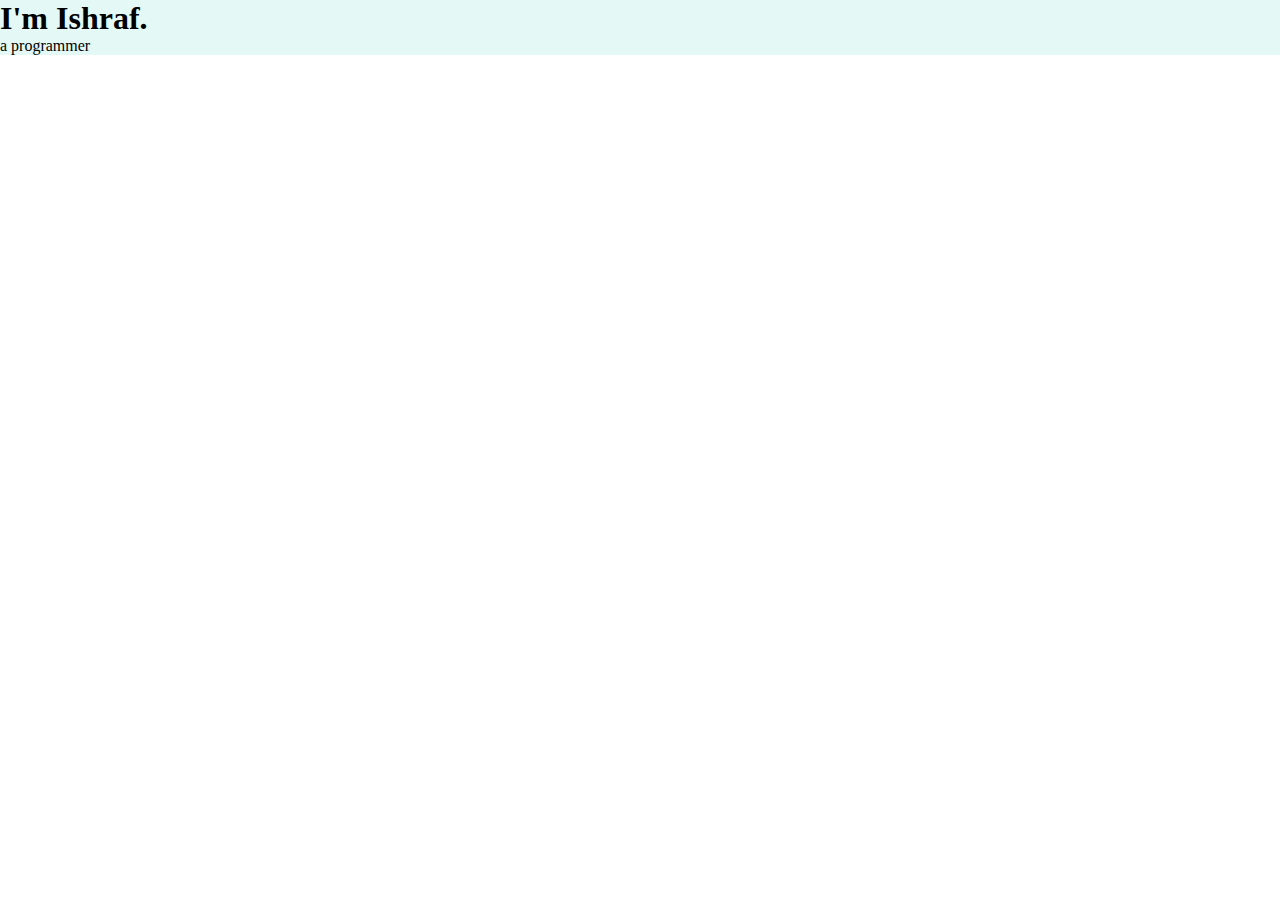
==== CSS - My Site/index.html @ 27b5103d "css" ====
<!DOCTYPE html>
<html lang="en" dir="ltr">
  <head>
    <meta charset="utf-8">
    <title>Ishraf Rahman</title>
    <link rel="stylesheet" href="css/style.css">
    <link rel="icon" href="favicon.ico">
  </head>
  <body>
    <div>
      <h1>I'm Ishraf.</h1>
      <p>a programmer</p>
    </div>

  </body>
</html>
---- CSS - My Site/css/style.css ----
*{
  margin: 0;
  padding: 0;
}
div{
  background-color: #E4f9F5;
}
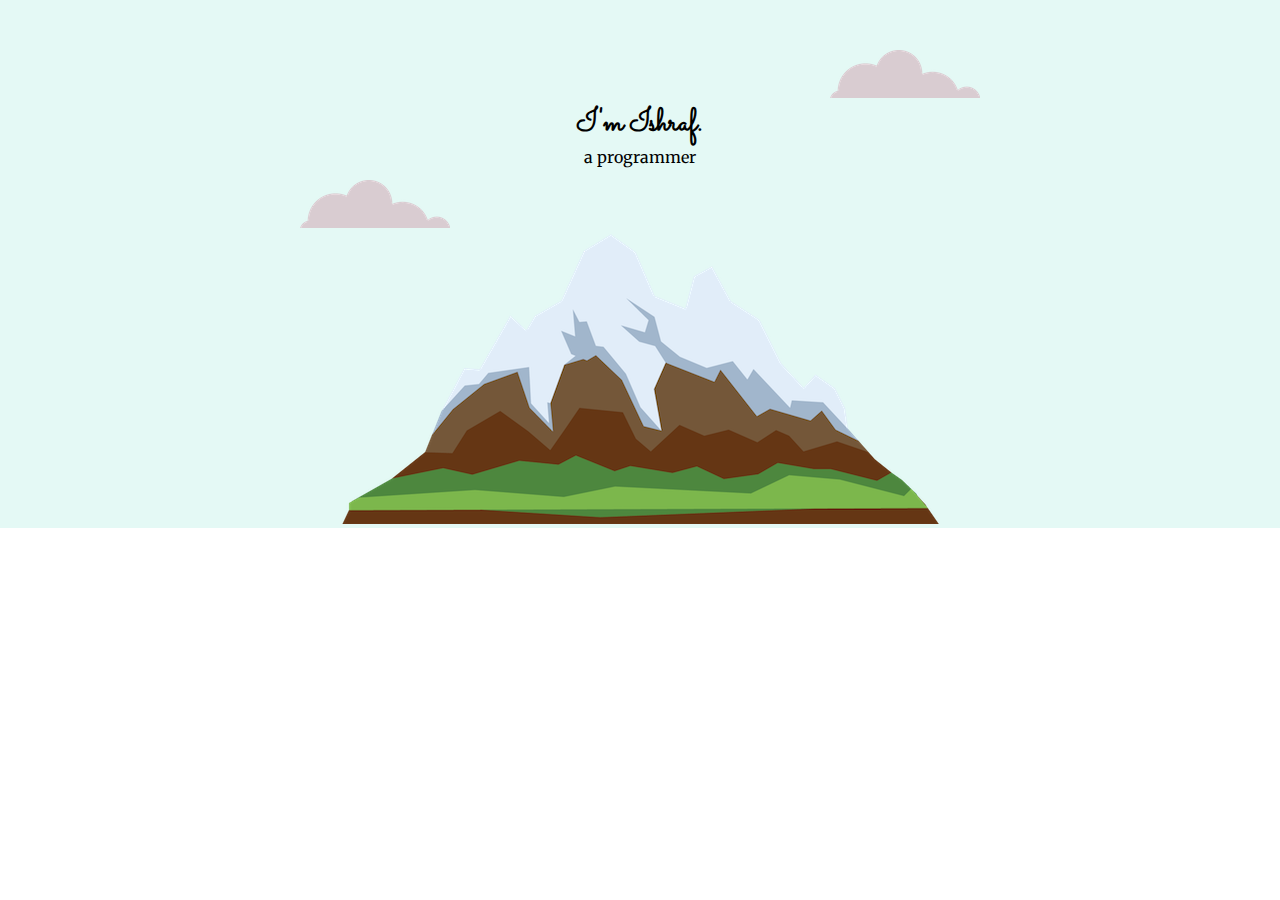
==== commit 88cc2bd6: "fonts" ====
--- a/CSS - My Site/index.html
+++ b/CSS - My Site/index.html
@@ -5,12 +5,23 @@
     <title>Ishraf Rahman</title>
     <link rel="stylesheet" href="css/style.css">
     <link rel="icon" href="favicon.ico">
+    <link rel="preconnect" href="https://fonts.googleapis.com">
+  <link rel="preconnect" href="https://fonts.gstatic.com" crossorigin>
+  <link href="https://fonts.googleapis.com/css2?family=Merriweather&family=Montserrat&family=Sacramento&display=swap" rel="stylesheet">
   </head>
   <body>
-    <div>
+    <div class="top-container">
+      <img class="top-cloud" src="images/cloud.png" alt="cloud-image">
       <h1>I'm Ishraf.</h1>
       <p>a programmer</p>
+      <img class="bottom-cloud" src="images/cloud.png" alt="cloud-image">
+      <img src="images/mountain.png" alt="mountain-image">
     </div>
+    <div class="middle-container">
 
+    </div>
+    <div class="bottom-container">
+
+    </div>
   </body>
 </html>
--- a/CSS - My Site/css/style.css
+++ b/CSS - My Site/css/style.css
@@ -2,6 +2,28 @@
   margin: 0;
   padding: 0;
 }
-div{
+body{
+  text-align: center;
+  font-family: 'Merriweather', serif;
+}
+h1{
+  font-family: 'Sacramento', cursive;
+}
+h2,h3{
+  font-family: 'Montserrat', sans-serif;
+}
+.top-container{
   background-color: #E4f9F5;
+  position: relative;
+  padding-top: 100px;
 }
+.top-cloud{
+  position: absolute;
+  right: 300px;
+  top: 50px;
+}
+.bottom-cloud{
+  position: absolute;
+  left: 300px;
+  bottom: 300px;
+}
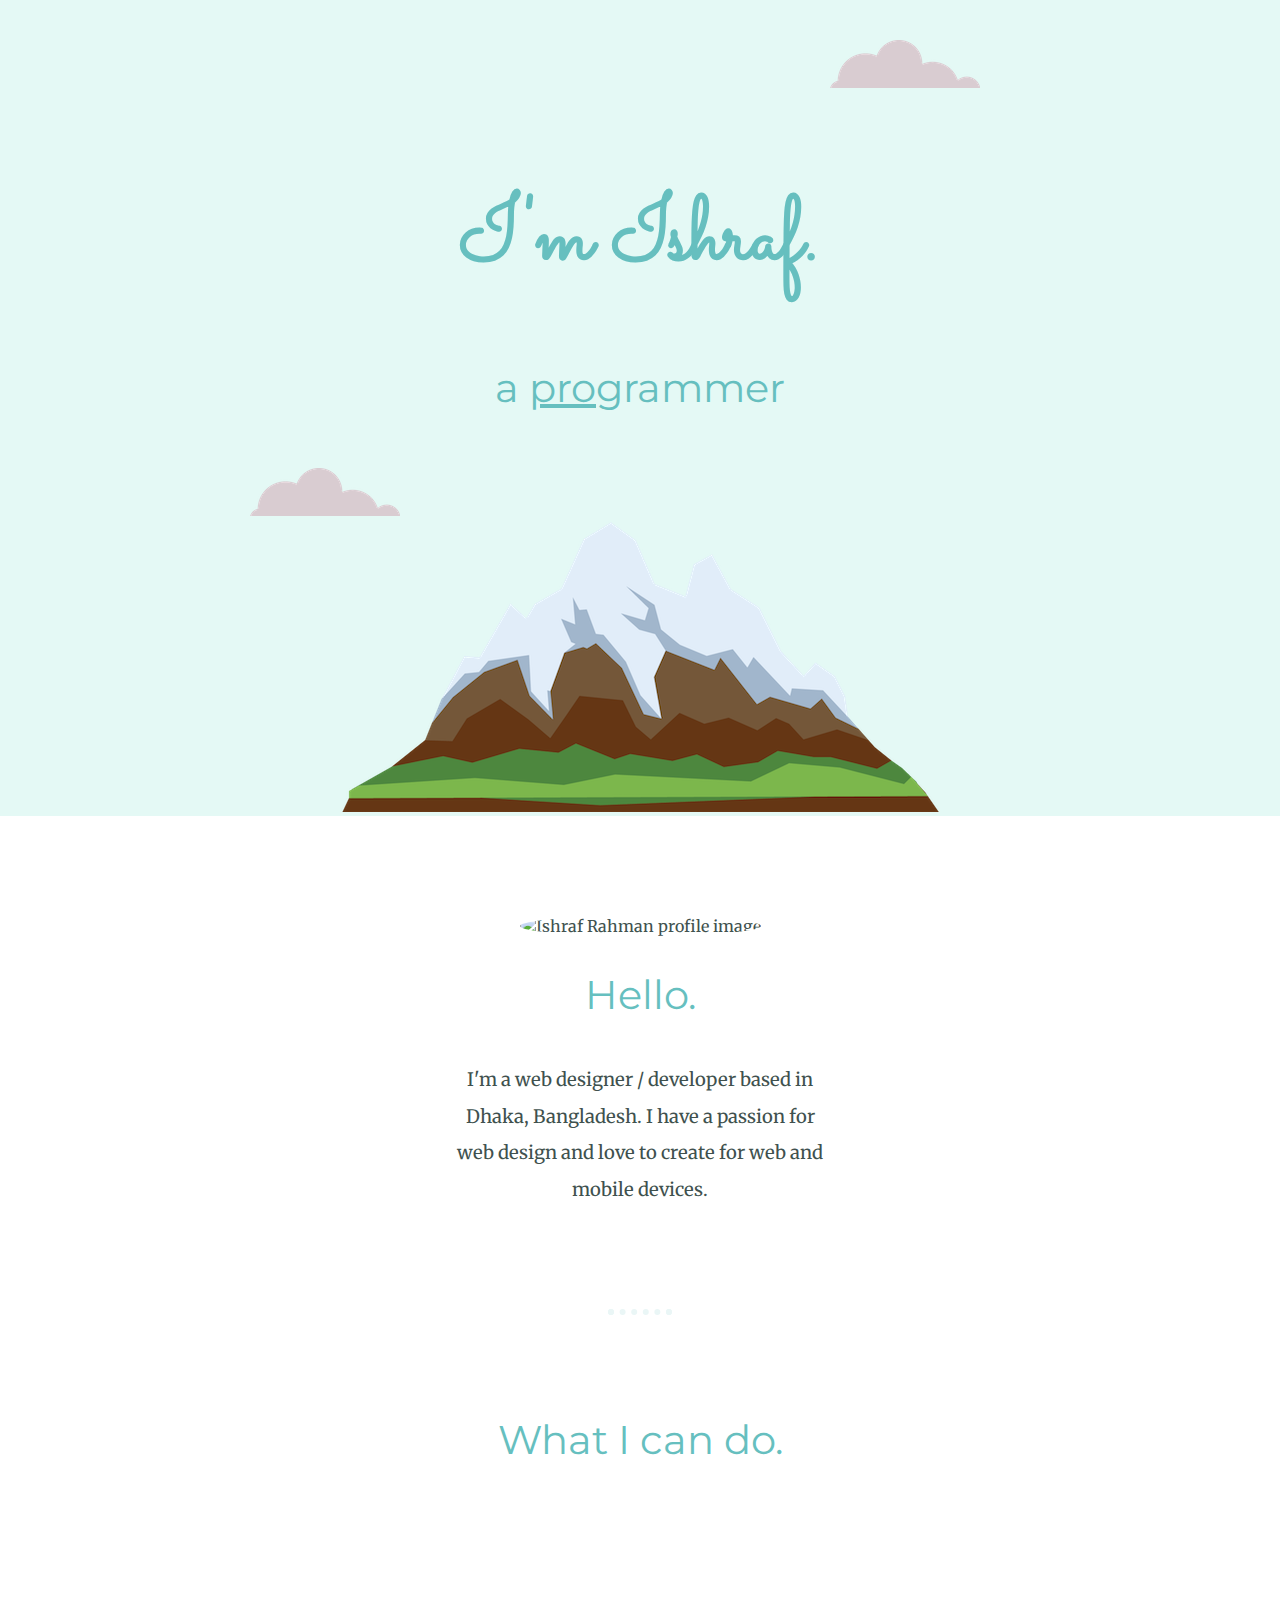
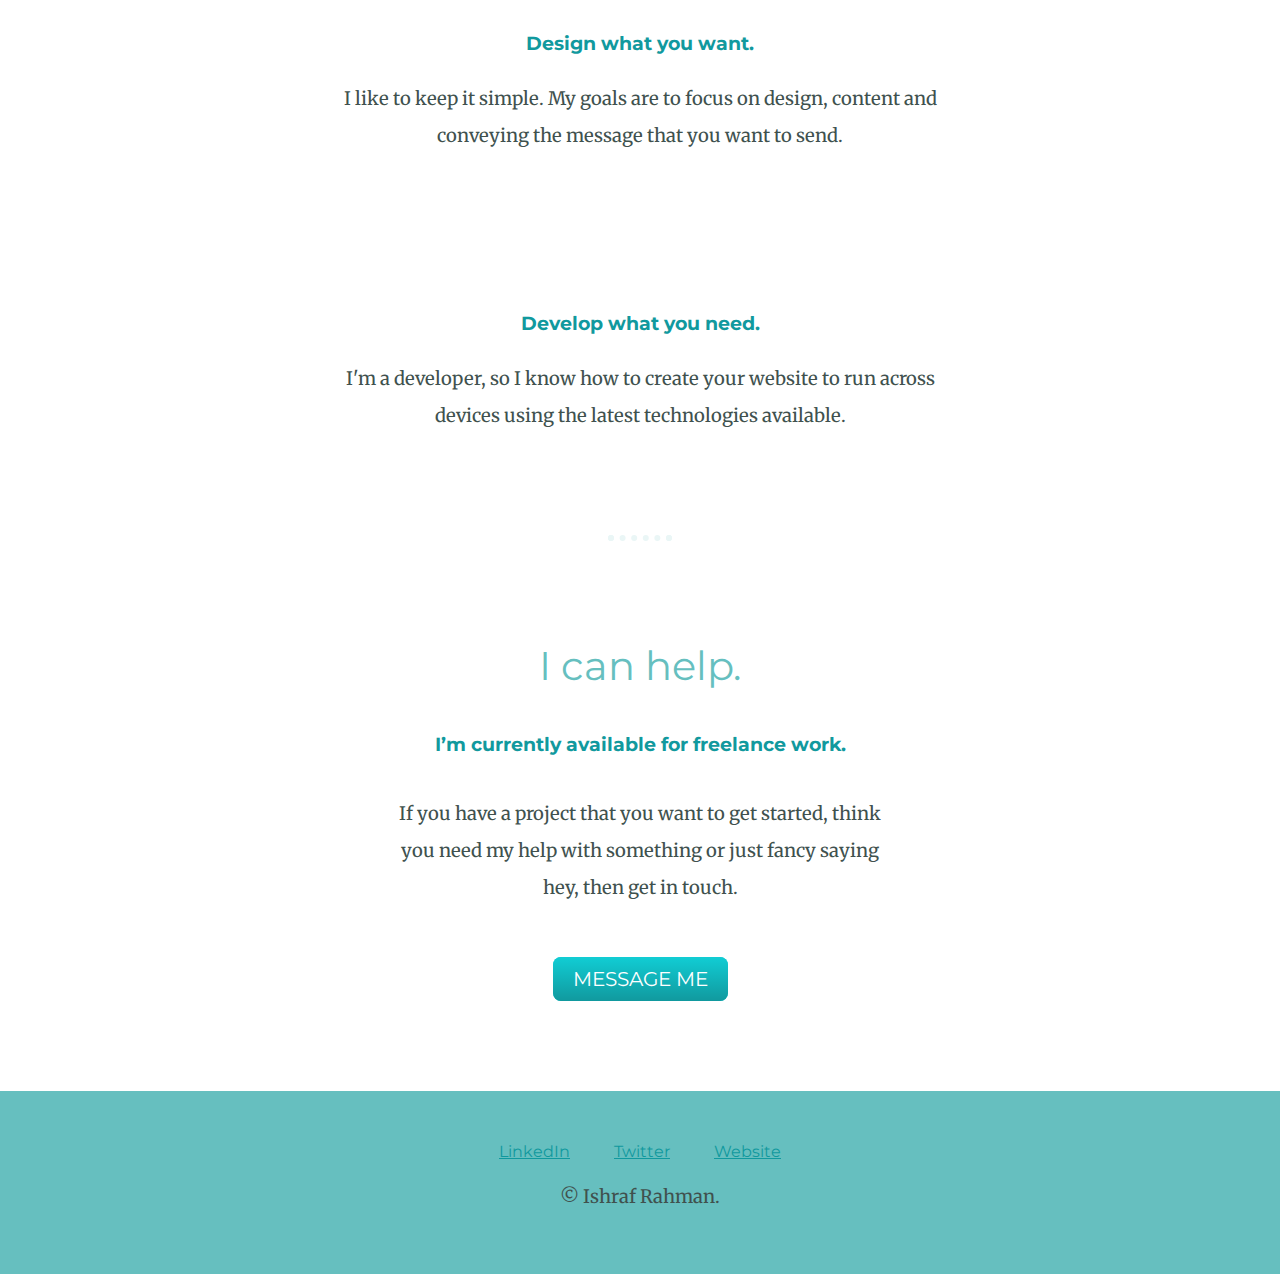
==== commit 2564621c: "finishing touches" ====
--- a/CSS - My Site/index.html
+++ b/CSS - My Site/index.html
@@ -13,15 +13,45 @@
     <div class="top-container">
       <img class="top-cloud" src="images/cloud.png" alt="cloud-image">
       <h1>I'm Ishraf.</h1>
-      <p>a programmer</p>
+      <h2>a <span class="underline">pro</span>grammer</h2>
       <img class="bottom-cloud" src="images/cloud.png" alt="cloud-image">
       <img src="images/mountain.png" alt="mountain-image">
     </div>
     <div class="middle-container">
+      <div class="profile">
+        <img class="rounded-image" src="https://media-exp1.licdn.com/dms/image/C5603AQGgngEmZaDPpA/profile-displayphoto-shrink_200_200/0/1623928018039?e=1657756800&v=beta&t=XhtMSnSbWJ1nhYaGh2eoCFpFqIx_TxNlVuqAbJTdCj8" alt="Ishraf Rahman profile image">
+        <h2>Hello.</h2>
+        <p class="intro">I'm a web designer / developer based in Dhaka, Bangladesh. I have a passion for web design and love to create for web and mobile devices.</p>
+      </div>
+      <hr>
+      <div class="skills">
+        <h2>What I can do.</h2>
+        <div class="skill-row">
+          <img class="" src="https://media.giphy.com/media/3ohs7PkZA1zW6INHAA/giphy.gif" alt="">
+          <h3>Design what you want.</h3>
+          <p>I like to keep it simple. My goals are to focus on design, content and conveying the message that you want to send.</p>
+        </div>
+        <div class="skill-row">
+          <img class="" src="https://media.giphy.com/media/L1R1tvI9svkIWwpVYr/giphy.gif" alt="">
+          <h3>Develop what you need.</h3>
+          <p>I'm a developer, so I know how to create your website to run across devices using the latest technologies available.</p>
+        </div>
+      </div>
+      <hr>
+      <div class="contact-me">
+        <h2>I can help.</h2>
+        <h3>I’m currently available for freelance work.</h3>
+        <p class="contact-message">If you have a project that you want to get started, think you need my help with something or just fancy saying hey, then get in touch.</p>
+        <a class="btn" href="mailto:rahmanishraf@gmail.com">MESSAGE ME</a>
+      </div>
+    </div>
 
-    </div>
+
     <div class="bottom-container">
-
+      <a class="footer-link" href="https://www.linkedin.com/in/rahmanishraf/">LinkedIn</a>
+      <a class="footer-link" href="https://twitter.com/rahman_ishraf">Twitter</a>
+      <a class="footer-link" href="https://ishraf.site">Website</a>
+      <p>© Ishraf Rahman.</p>
     </div>
   </body>
 </html>
--- a/CSS - My Site/css/style.css
+++ b/CSS - My Site/css/style.css
@@ -1,29 +1,114 @@
-*{
+body{
   margin: 0;
-  padding: 0;
-}
-body{
   text-align: center;
   font-family: 'Merriweather', serif;
+  color: #40514E;
 }
 h1{
+  color: #66BFBF;
+  margin: 50px auto 0;
+  font-size: 5.625rem;
   font-family: 'Sacramento', cursive;
+  line-height: 2;
 }
-h2,h3{
+h2{
+  color: #66BFBF;
+  font-size: 2.5rem;
   font-family: 'Montserrat', sans-serif;
+  font-weight: normal;
+  padding-bottom: 10px;
+}
+h3{
+  color: #11999E;
+  font-family: 'Montserrat', sans-serif;
+}
+p{
+line-height: 2;
+  font-size: 1.15rem;
+}
+a{
+  color: #11999E;
+  font-family: Montserrat;
+  margin: 10px 20px;
+}
+hr{
+  width: 4%;
+  border: dotted #EAF6F6 6px;
+  border-bottom: none;
+  margin: 100px auto;
+}
+.underline{
+  text-decoration: underline;
 }
 .top-container{
   background-color: #E4f9F5;
   position: relative;
   padding-top: 100px;
+  max-height: 100vh;
 }
 .top-cloud{
   position: absolute;
   right: 300px;
-  top: 50px;
+  top: 40px;
 }
 .bottom-cloud{
   position: absolute;
-  left: 300px;
+  left: 250px;
   bottom: 300px;
 }
+.rounded-image{
+  border-radius: 50%;
+}
+.skill-row{
+  width: 50%;
+  line-height: 2;
+  margin: 100px auto;
+}
+.skill-row img{
+  width: 50%;
+  border-radius: 8px;
+}
+
+.middle-container{
+  margin: 100px 0;
+}
+
+.intro{
+  width: 30%;
+  margin: auto;
+
+}
+.contact-message{
+  width: 40%;
+  margin: 40px auto 60px;
+}
+.btn {
+  background: #11cdd4;
+  background-image: -webkit-linear-gradient(top, #11cdd4, #11999e);
+  background-image: -moz-linear-gradient(top, #11cdd4, #11999e);
+  background-image: -ms-linear-gradient(top, #11cdd4, #11999e);
+  background-image: -o-linear-gradient(top, #11cdd4, #11999e);
+  background-image: linear-gradient(to bottom, #11cdd4, #11999e);
+  -webkit-border-radius: 8;
+  -moz-border-radius: 8;
+  border-radius: 8px;
+  font-family: Montserrat;
+  color: #ffffff;
+  font-size: 20px;
+  padding: 10px 20px 10px 20px;
+  text-decoration: none;
+}
+
+.btn:hover {
+  background: #30e3cb;
+  background-image: -webkit-linear-gradient(top, #30e3cb, #2bc4ad);
+  background-image: -moz-linear-gradient(top, #30e3cb, #2bc4ad);
+  background-image: -ms-linear-gradient(top, #30e3cb, #2bc4ad);
+  background-image: -o-linear-gradient(top, #30e3cb, #2bc4ad);
+  background-image: linear-gradient(to bottom, #30e3cb, #2bc4ad);
+  text-decoration: none;
+}
+.bottom-container{
+  background-color:#66BFBF;
+  padding: 50px 0 40px;
+}
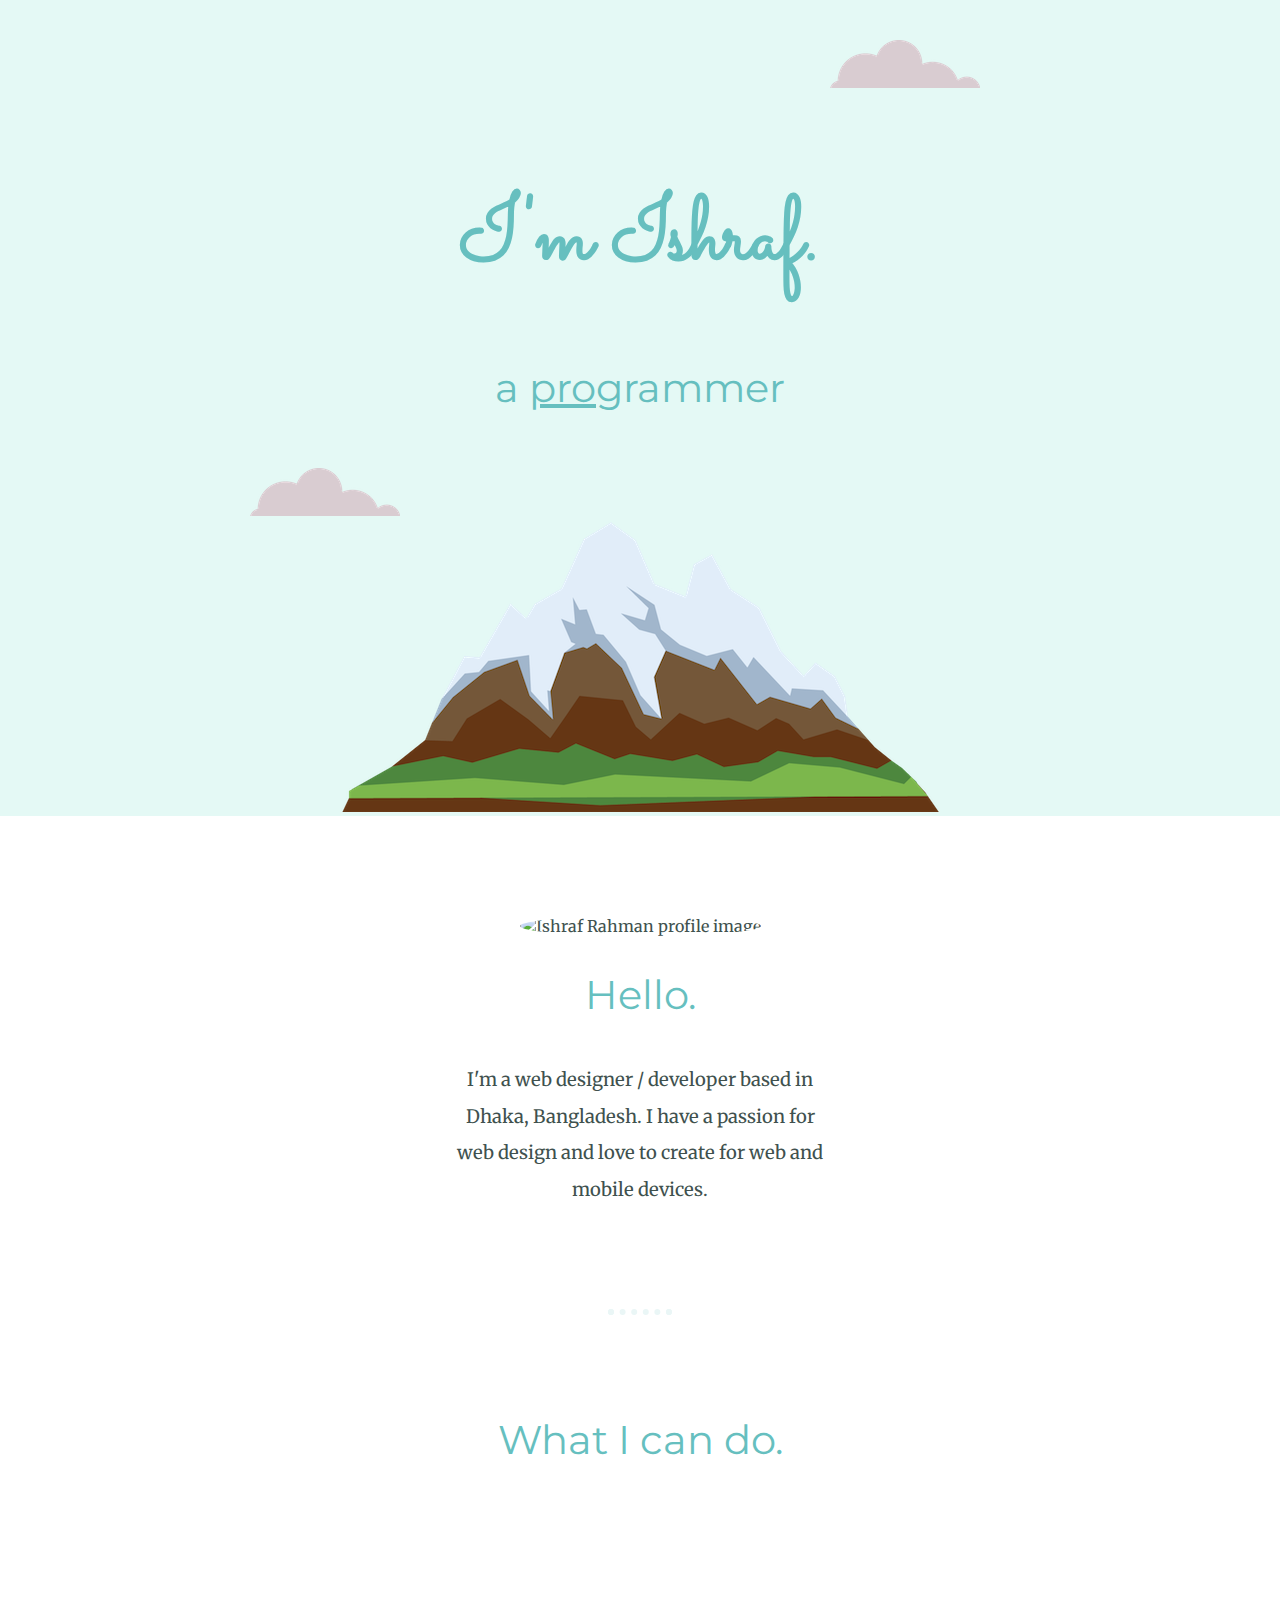
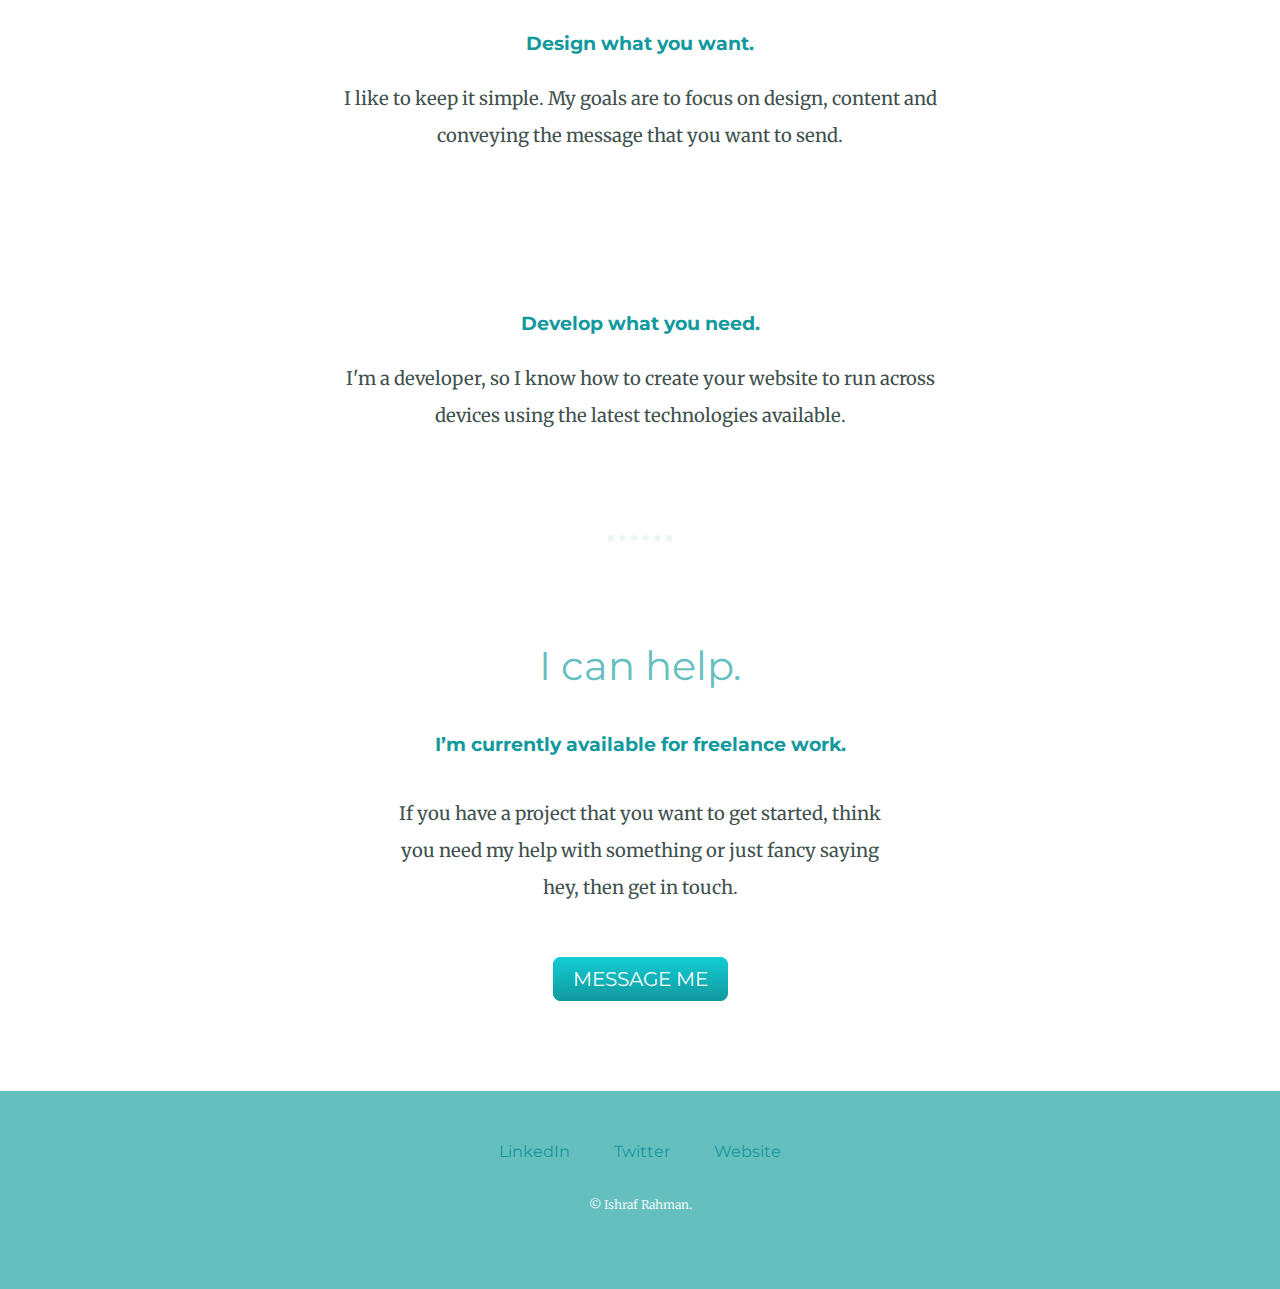
==== commit f4709e2a: "Good enough!" ====
--- a/CSS - My Site/index.html
+++ b/CSS - My Site/index.html
@@ -51,7 +51,7 @@
       <a class="footer-link" href="https://www.linkedin.com/in/rahmanishraf/">LinkedIn</a>
       <a class="footer-link" href="https://twitter.com/rahman_ishraf">Twitter</a>
       <a class="footer-link" href="https://ishraf.site">Website</a>
-      <p>© Ishraf Rahman.</p>
+      <p class="copyright">© Ishraf Rahman.</p>
     </div>
   </body>
 </html>
--- a/CSS - My Site/css/style.css
+++ b/CSS - My Site/css/style.css
@@ -30,7 +30,12 @@
   color: #11999E;
   font-family: Montserrat;
   margin: 10px 20px;
+  text-decoration: none;
 }
+a:hover{
+  color: #EAF6F6;
+}
+
 hr{
   width: 4%;
   border: dotted #EAF6F6 6px;
@@ -56,6 +61,10 @@
   left: 250px;
   bottom: 300px;
 }
+.intro{
+  width: 30%;
+  margin: auto;
+}
 .rounded-image{
   border-radius: 50%;
 }
@@ -73,11 +82,7 @@
   margin: 100px 0;
 }
 
-.intro{
-  width: 30%;
-  margin: auto;
 
-}
 .contact-message{
   width: 40%;
   margin: 40px auto 60px;
@@ -112,3 +117,8 @@
   background-color:#66BFBF;
   padding: 50px 0 40px;
 }
+.copyright{
+  color: #EAF6F6;
+  font-size: 0.75rem;
+  padding: 20px 0;
+}
